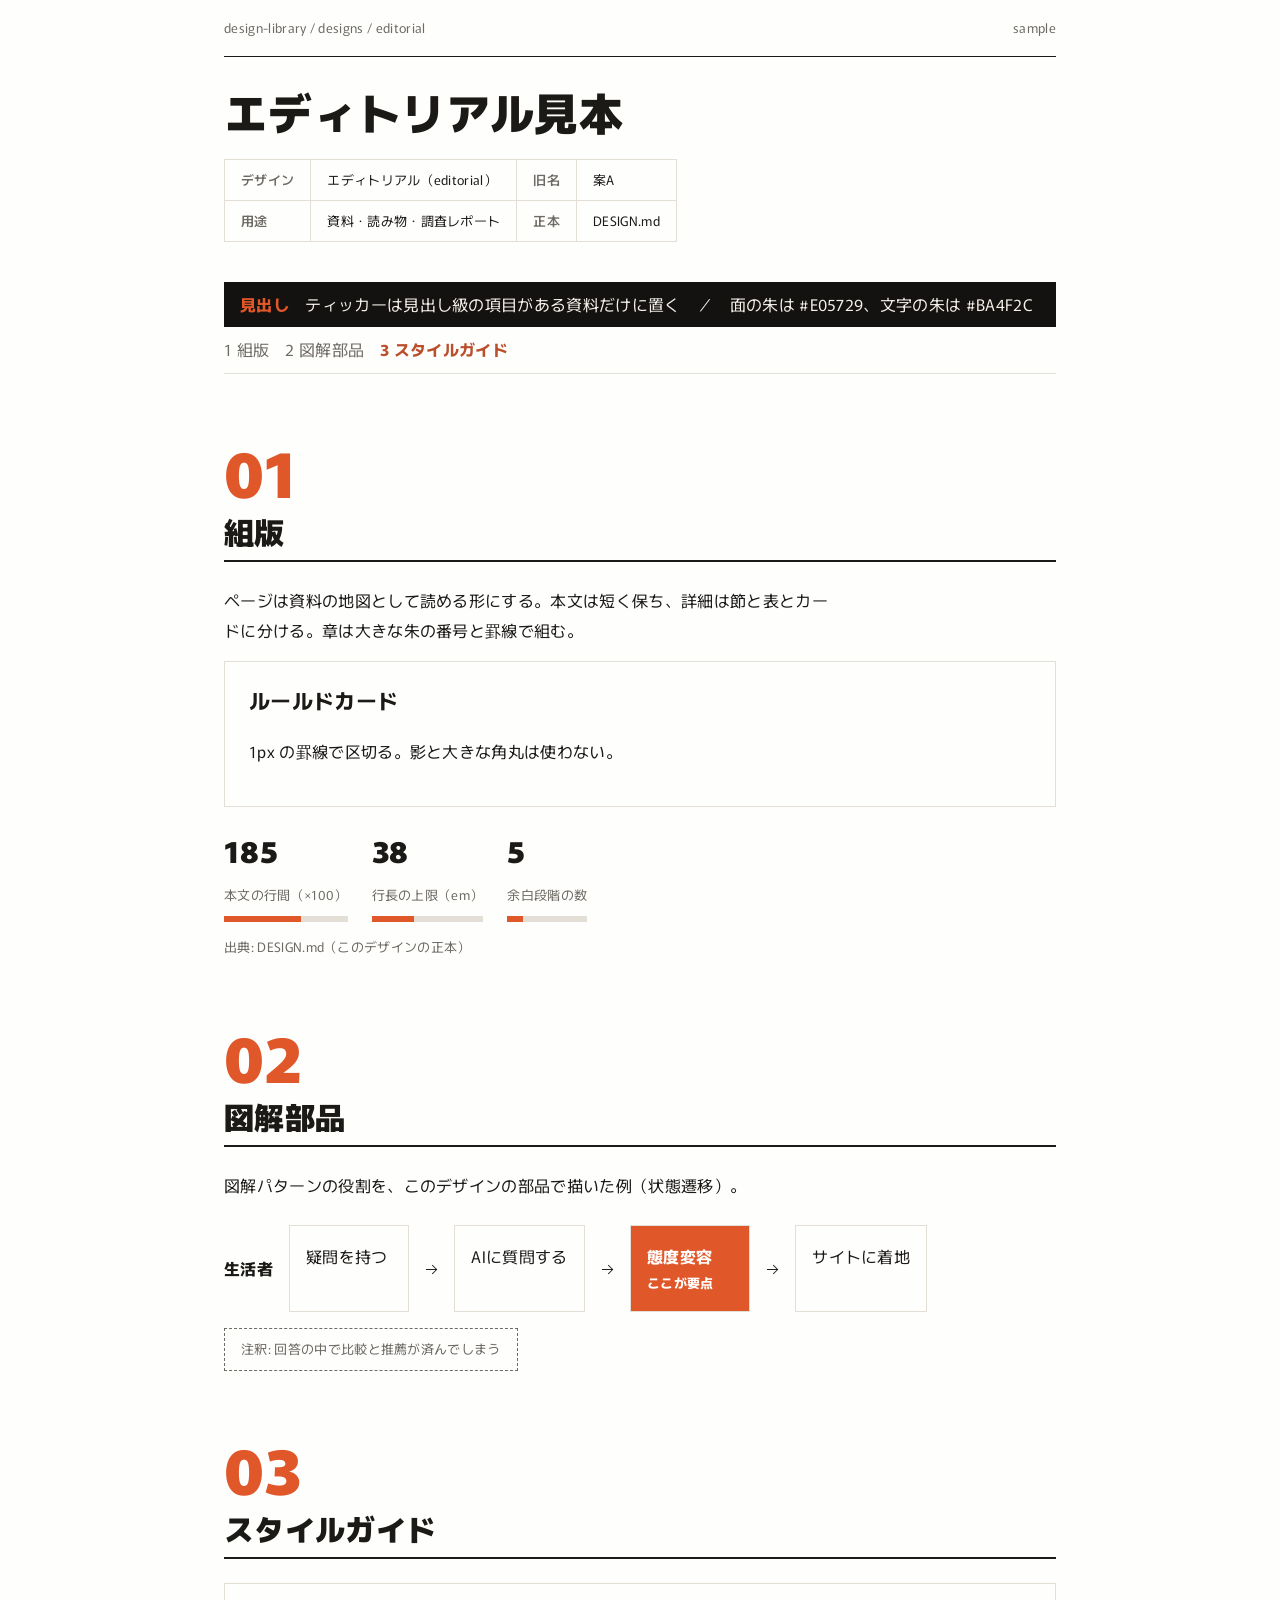
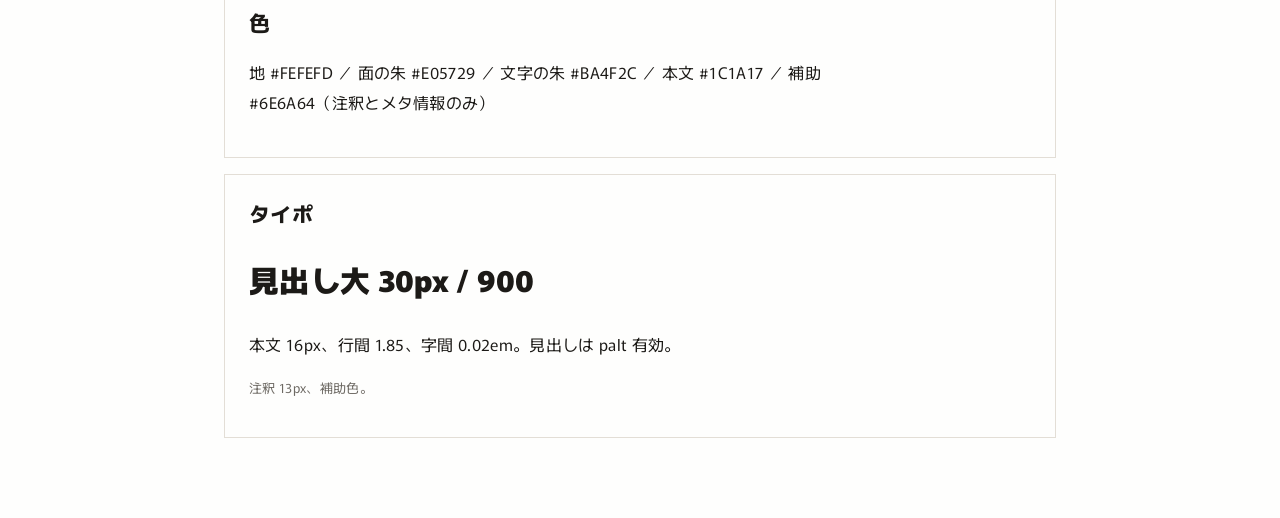
==== designs/editorial/sample.html @ d68597eb "PR2: エディトリアル移行（DESIGN.md、生成tokens.css、editorial.css、sample.html、notes、non-html）" ====
<!DOCTYPE html>
<html lang="ja">
<head>
<meta charset="utf-8">
<meta name="viewport" content="width=device-width, initial-scale=1">
<title>エディトリアル — sample</title>
<link rel="stylesheet" href="tokens.css">
<link rel="stylesheet" href="editorial.css">
</head>
<body>
<div class="progress" id="progress"></div>
<main>
  <div class="folio"><span>design-library / designs / editorial</span><span>sample</span></div>

  <header class="masthead">
    <h1>エディトリアル見本</h1>
    <table class="meta">
      <tr><th>デザイン</th><td>エディトリアル（editorial）</td><th>旧名</th><td>案A</td></tr>
      <tr><th>用途</th><td>資料・読み物・調査レポート</td><th>正本</th><td>DESIGN.md</td></tr>
    </table>
  </header>

  <div class="ticker"><b>見出し</b>　ティッカーは見出し級の項目がある資料だけに置く　／　面の朱は #E05729、文字の朱は #BA4F2C</div>

  <nav class="toc" id="toc">
    <a href="#c1">1 組版</a><a href="#c2">2 図解部品</a><a href="#c3">3 スタイルガイド</a>
  </nav>

  <section class="chapter" id="c1">
    <span class="no">01</span>
    <h2>組版</h2>
    <p class="rv">ページは資料の地図として読める形にする。本文は短く保ち、詳細は節と表とカードに分ける。章は大きな朱の番号と罫線で組む。</p>
    <div class="card rv">
      <h3>ルールドカード</h3>
      <p>1px の罫線で区切る。影と大きな角丸は使わない。</p>
    </div>
    <div class="stats rv">
      <div class="stat"><b data-count="185">185</b><span class="note">本文の行間（×100）</span><div class="bar"><i data-w="62%"></i></div></div>
      <div class="stat"><b data-count="38">38</b><span class="note">行長の上限（em）</span><div class="bar"><i data-w="38%"></i></div></div>
      <div class="stat"><b data-count="5">5</b><span class="note">余白段階の数</span><div class="bar"><i data-w="20%"></i></div></div>
    </div>
    <p class="note">出典: DESIGN.md（このデザインの正本）</p>
  </section>

  <section class="chapter" id="c2">
    <span class="no">02</span>
    <h2>図解部品</h2>
    <p class="rv">図解パターンの役割を、このデザインの部品で描いた例（状態遷移）。</p>
    <div class="dg rv">
      <span class="actor">生活者</span>
      <div class="state">疑問を持つ</div>
      <span class="arrow">→</span>
      <div class="state">AIに質問する</div>
      <span class="arrow">→</span>
      <div class="state emph">態度変容<small>ここが要点</small></div>
      <span class="arrow">→</span>
      <div class="state">サイトに着地</div>
      <span class="callout">注釈: 回答の中で比較と推薦が済んでしまう</span>
    </div>
  </section>

  <section class="chapter" id="c3">
    <span class="no">03</span>
    <h2>スタイルガイド</h2>
    <div class="card rv"><h3>色</h3>
      <p>地 #FEFEFD ／ 面の朱 #E05729 ／ 文字の朱 #BA4F2C ／ 本文 #1C1A17 ／ 補助 #6E6A64（注釈とメタ情報のみ）</p></div>
    <div class="card rv"><h3>タイポ</h3>
      <p style="font-size:30px;font-weight:900;line-height:1.4">見出し大 30px / 900</p>
      <p>本文 16px、行間 1.85、字間 0.02em。見出しは palt 有効。</p>
      <p class="note">注釈 13px、補助色。</p></div>
  </section>
</main>
<script>
document.documentElement.classList.add('js');
const bar = document.getElementById('progress');
addEventListener('scroll', () => {
  const h = document.documentElement;
  const p = h.scrollTop / (h.scrollHeight - h.clientHeight || 1);
  bar.style.transform = `scaleX(${p})`;
}, { passive: true });
const io = new IntersectionObserver(es => es.forEach(e => {
  if (!e.isIntersecting) return;
  e.target.classList.add('in');
  e.target.querySelectorAll('b[data-count]').forEach(b => {
    const end = +b.dataset.count, t0 = performance.now();
    const tick = t => { const k = Math.min(1, (t - t0) / 800); b.textContent = Math.round(end * k); if (k < 1) requestAnimationFrame(tick); };
    requestAnimationFrame(tick);
  });
  e.target.querySelectorAll('.bar i').forEach(i => i.style.width = i.dataset.w);
  io.unobserve(e.target);
}), { threshold: 0.2 });
document.querySelectorAll('.rv').forEach(el => io.observe(el));
const spy = new IntersectionObserver(es => es.forEach(e => {
  if (e.isIntersecting) {
    document.querySelectorAll('.toc a').forEach(a => a.classList.toggle('active', a.getAttribute('href') === '#' + e.target.id));
  }
}), { rootMargin: '-40% 0px -55% 0px' });
document.querySelectorAll('.chapter').forEach(el => spy.observe(el));
</script>
</body>
</html>
---- designs/editorial/tokens.css ----
/* GENERATED by scripts/gen-tokens.py from DESIGN.md — do not edit by hand. */
:root {
  --colors-paper: #FEFEFD;
  --colors-key: #E05729;
  --colors-key-on: #FFFFFF;
  --colors-key-text: #BA4F2C;
  --colors-ink: #1C1A17;
  --colors-sub: #6E6A64;
  --colors-hairline: #E3DED6;
  --colors-ticker: #141210;
  --colors-ticker-on: #F5F1EA;
  --typography-font-family: Murecho, 'Noto Sans JP', 'Hiragino Kaku Gothic ProN', sans-serif;
  --typography-body-size: 16px;
  --typography-body-line-height: 1.85;
  --typography-heading-line-height: 1.4;
  --typography-body-letter-spacing: 0.02em;
  --typography-line-length: 38em;
  --typography-size-display: 44px;
  --typography-size-h2: 30px;
  --typography-size-h3: 21px;
  --typography-size-note: 13px;
  --spacing-s1: 8px;
  --spacing-s2: 16px;
  --spacing-s3: 24px;
  --spacing-s4: 40px;
  --spacing-s5: 64px;
  --border-width: 1px;
}
---- designs/editorial/editorial.css ----
/* editorial.css — エディトリアルの部品・組版・動き・印刷の実装。
   色と寸法は tokens.css の変数だけを使う。 */
@import url('https://fonts.googleapis.com/css2?family=Murecho:wght@400;500;700;900&display=swap');

* { box-sizing: border-box; }
html { scroll-behavior: smooth; }
body {
  margin: 0;
  background: var(--colors-paper);
  color: var(--colors-ink);
  font-family: var(--typography-font-family);
  font-size: var(--typography-body-size);
  line-height: var(--typography-body-line-height);
  letter-spacing: var(--typography-body-letter-spacing);
}
main { max-width: 880px; margin: 0 auto; padding: 0 var(--spacing-s3) var(--spacing-s5); }
p { max-width: var(--typography-line-length); }
a { color: var(--colors-key-text); }
h1, h2, h3 { line-height: var(--typography-heading-line-height); font-feature-settings: "palt"; }
small, .note { font-size: var(--typography-size-note); color: var(--colors-sub); }

/* 読書進捗バー */
.progress { position: fixed; inset: 0 auto auto 0; height: 3px; width: 100%;
  background: var(--colors-key); transform-origin: 0 50%; transform: scaleX(0); z-index: 10; }

/* フォリオ帯とマストヘッド */
.folio { display: flex; justify-content: space-between; border-bottom: var(--border-width) solid var(--colors-ink);
  padding: var(--spacing-s2) 0; font-size: var(--typography-size-note); color: var(--colors-sub); }
.masthead h1 { font-size: var(--typography-size-display); font-weight: 900; margin: var(--spacing-s3) 0 var(--spacing-s2); }
.meta { border-collapse: collapse; margin: var(--spacing-s2) 0 var(--spacing-s4); }
.meta th, .meta td { border: var(--border-width) solid var(--colors-hairline);
  padding: var(--spacing-s1) var(--spacing-s2); text-align: left; font-size: var(--typography-size-note); }
.meta th { color: var(--colors-sub); font-weight: 500; }

/* ティッカー */
.ticker { background: var(--colors-ticker); color: var(--colors-ticker-on);
  padding: var(--spacing-s1) var(--spacing-s2); overflow: hidden; white-space: nowrap; }
.ticker b { color: var(--colors-key); font-weight: 700; }

/* 目次 */
.toc { position: sticky; top: 0; background: var(--colors-paper);
  border-bottom: var(--border-width) solid var(--colors-hairline); padding: var(--spacing-s1) 0; z-index: 5; }
.toc a { margin-right: var(--spacing-s2); text-decoration: none; color: var(--colors-sub); }
.toc a.active { color: var(--colors-key-text); font-weight: 700; }

/* 章 */
.chapter { margin-top: var(--spacing-s5); }
.chapter .no { font-size: 64px; font-weight: 900; color: var(--colors-key); line-height: 1; display: block; }
.chapter h2 { font-size: var(--typography-size-h2); font-weight: 900; margin: var(--spacing-s1) 0 var(--spacing-s3);
  border-bottom: 2px solid var(--colors-ink); padding-bottom: var(--spacing-s1); }
.chapter h3 { font-size: var(--typography-size-h3); font-weight: 700; }

/* ルールドカード */
.card { border: var(--border-width) solid var(--colors-hairline); padding: var(--spacing-s3); margin: var(--spacing-s2) 0; }
.card h3 { margin-top: 0; }

/* 統計 */
.stats { display: flex; gap: var(--spacing-s3); flex-wrap: wrap; }
.stat b { font-size: var(--typography-size-h2); font-weight: 900; font-variant-numeric: tabular-nums; display: block; }
.bar { height: 6px; background: var(--colors-hairline); margin-top: var(--spacing-s1); }
.bar i { display: block; height: 100%; background: var(--colors-key); width: 0; transition: width 1s ease; }

/* 出現アニメーション（初期表示では見えている。JS が付いた時だけ使う） */
.rv { opacity: 1; }
.js .rv { opacity: 0; transform: translateY(12px); transition: opacity .6s ease, transform .6s ease; }
.js .rv.in { opacity: 1; transform: none; }

/* 図解部品 */
.dg { display: flex; align-items: stretch; gap: var(--spacing-s2); flex-wrap: wrap; margin: var(--spacing-s3) 0; }
.dg .actor { font-weight: 700; align-self: center; }
.dg .state { border: var(--border-width) solid var(--colors-hairline); background: var(--colors-paper);
  padding: var(--spacing-s2); min-width: 120px; }
.dg .state small { display: block; }
.dg .arrow { align-self: center; color: var(--colors-ink); }
.dg .state.emph { background: var(--colors-key); color: var(--colors-key-on); font-weight: 700; }
.dg .state.emph small { color: var(--colors-key-on); }
.dg .callout { border: var(--border-width) dashed var(--colors-sub); color: var(--colors-sub);
  padding: var(--spacing-s1) var(--spacing-s2); font-size: var(--typography-size-note); align-self: center; }

/* コピーボタン等 */
button.copy { border: var(--border-width) solid var(--colors-hairline); background: var(--colors-paper);
  color: var(--colors-key-text); padding: 2px var(--spacing-s1); cursor: pointer; font: inherit;
  font-size: var(--typography-size-note); }

@media (prefers-reduced-motion: reduce) {
  html { scroll-behavior: auto; }
  .js .rv { opacity: 1; transform: none; transition: none; }
  .bar i { transition: none; }
}

@media print {
  .progress, .toc, .ticker { display: none; }
  .js .rv { opacity: 1; transform: none; }
  main { max-width: none; }
}
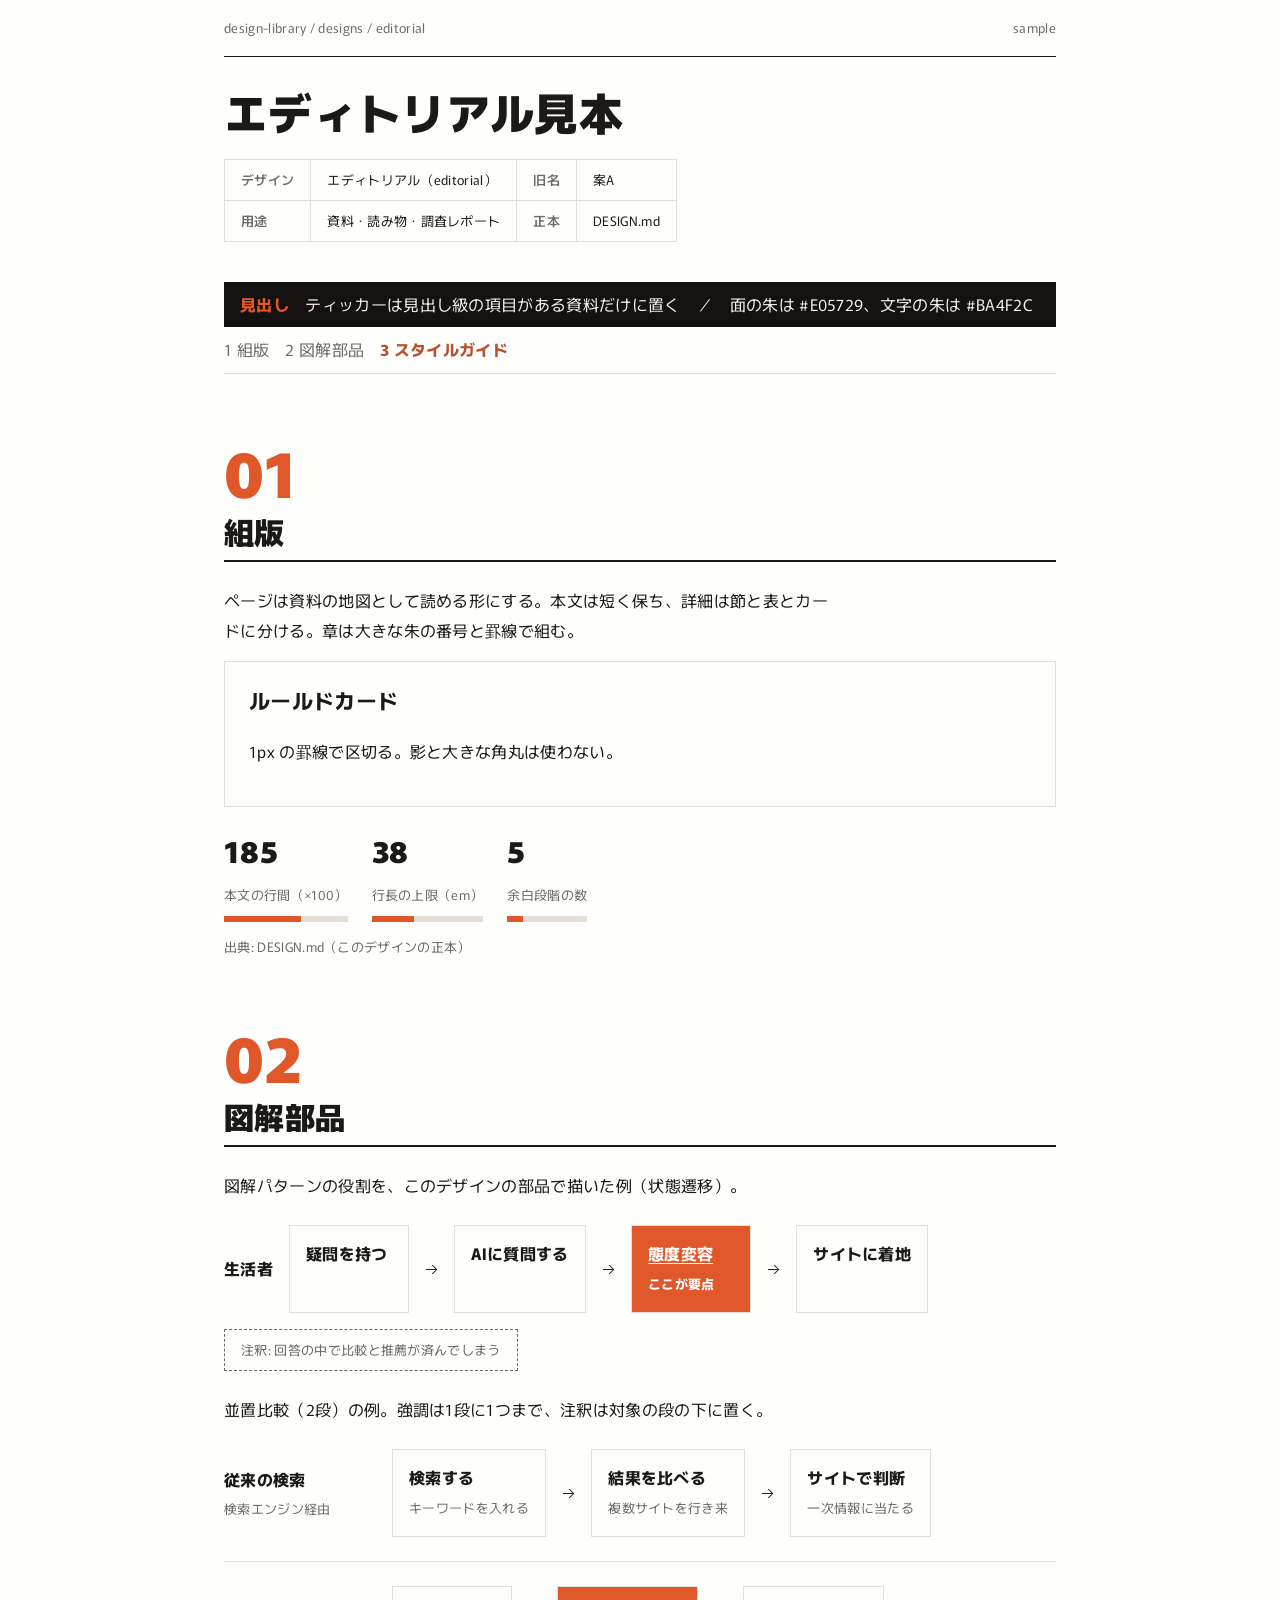
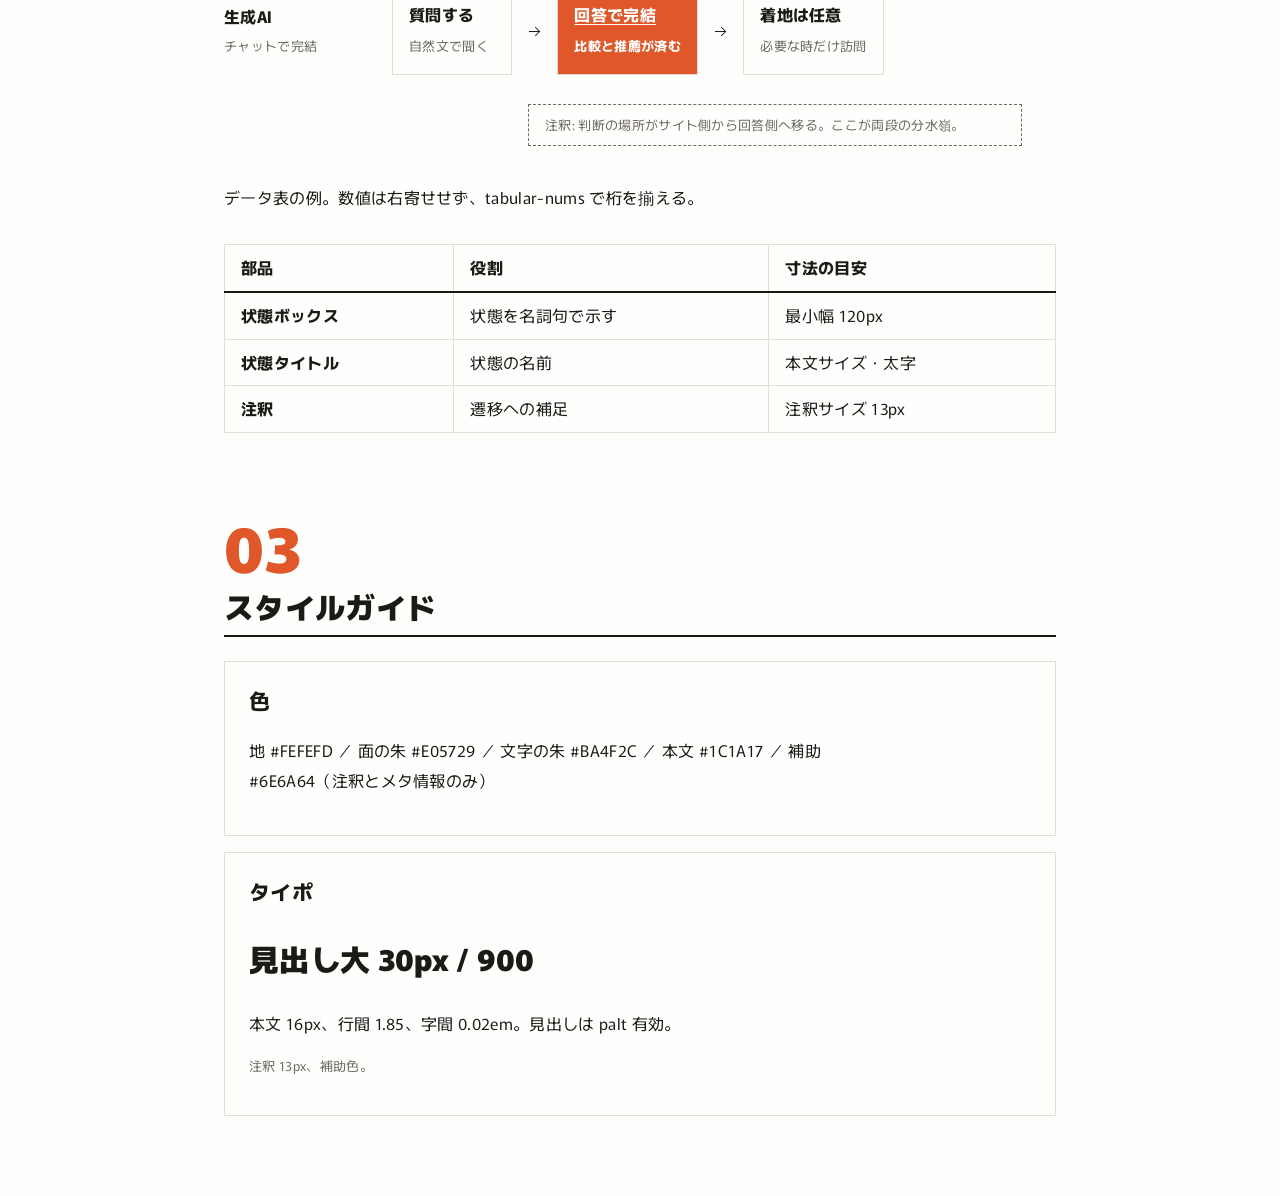
==== commit 30ee9bf8: "v0.2.0: 図解部品とデータ表の正式部品化、様式CSSの使い方ルール明記" ====
--- a/designs/editorial/sample.html
+++ b/designs/editorial/sample.html
@@ -48,14 +48,49 @@
     <p class="rv">図解パターンの役割を、このデザインの部品で描いた例（状態遷移）。</p>
     <div class="dg rv">
       <span class="actor">生活者</span>
-      <div class="state">疑問を持つ</div>
+      <div class="state"><span class="st-title">疑問を持つ</span></div>
       <span class="arrow">→</span>
-      <div class="state">AIに質問する</div>
+      <div class="state"><span class="st-title">AIに質問する</span></div>
       <span class="arrow">→</span>
-      <div class="state emph">態度変容<small>ここが要点</small></div>
+      <div class="state emph"><span class="st-title">態度変容</span><small>ここが要点</small></div>
       <span class="arrow">→</span>
-      <div class="state">サイトに着地</div>
+      <div class="state"><span class="st-title">サイトに着地</span></div>
       <span class="callout">注釈: 回答の中で比較と推薦が済んでしまう</span>
+    </div>
+    <p class="rv">並置比較（2段）の例。強調は1段に1つまで、注釈は対象の段の下に置く。</p>
+    <div class="dg-compare rv">
+      <div class="dg-row">
+        <div class="dg-cond">従来の検索<small>検索エンジン経由</small></div>
+        <div class="dg">
+          <div class="state"><span class="st-title">検索する</span><small>キーワードを入れる</small></div>
+          <span class="arrow">→</span>
+          <div class="state"><span class="st-title">結果を比べる</span><small>複数サイトを行き来</small></div>
+          <span class="arrow">→</span>
+          <div class="state"><span class="st-title">サイトで判断</span><small>一次情報に当たる</small></div>
+        </div>
+      </div>
+      <div class="dg-row">
+        <div class="dg-cond">生成AI<small>チャットで完結</small></div>
+        <div class="dg">
+          <div class="state"><span class="st-title">質問する</span><small>自然文で聞く</small></div>
+          <span class="arrow">→</span>
+          <div class="state emph"><span class="st-title">回答で完結</span><small>比較と推薦が済む</small></div>
+          <span class="arrow">→</span>
+          <div class="state"><span class="st-title">着地は任意</span><small>必要な時だけ訪問</small></div>
+          <p class="annotation">注釈: 判断の場所がサイト側から回答側へ移る。ここが両段の分水嶺。</p>
+        </div>
+      </div>
+    </div>
+    <p class="rv">データ表の例。数値は右寄せせず、tabular-nums で桁を揃える。</p>
+    <div class="table-wrap rv">
+      <table class="data-table">
+        <thead><tr><th>部品</th><th>役割</th><th class="num">寸法の目安</th></tr></thead>
+        <tbody>
+          <tr><th>状態ボックス</th><td>状態を名詞句で示す</td><td class="num">最小幅 120px</td></tr>
+          <tr><th>状態タイトル</th><td>状態の名前</td><td class="num">本文サイズ・太字</td></tr>
+          <tr><th>注釈</th><td>遷移への補足</td><td class="num">注釈サイズ 13px</td></tr>
+        </tbody>
+      </table>
     </div>
   </section>
 
--- a/designs/editorial/editorial.css
+++ b/designs/editorial/editorial.css
@@ -65,17 +65,54 @@
 .js .rv { opacity: 0; transform: translateY(12px); transition: opacity .6s ease, transform .6s ease; }
 .js .rv.in { opacity: 1; transform: none; }
 
+/* データ表 */
+.table-wrap { overflow-x: auto; }
+.data-table { width: 100%; border-collapse: collapse; margin: var(--spacing-s2) 0; }
+.data-table th, .data-table td { border: var(--border-width) solid var(--colors-hairline);
+  padding: var(--spacing-s1) var(--spacing-s2); text-align: left; vertical-align: top; }
+.data-table thead th { border-bottom: 2px solid var(--colors-ink); font-weight: 700; }
+.data-table tbody th { font-weight: 700; }
+.data-table .num { font-variant-numeric: tabular-nums; }
+
 /* 図解部品 */
 .dg { display: flex; align-items: stretch; gap: var(--spacing-s2); flex-wrap: wrap; margin: var(--spacing-s3) 0; }
 .dg .actor { font-weight: 700; align-self: center; }
+.dg .actor small { display: block; font-weight: 400; color: var(--colors-sub);
+  font-size: var(--typography-size-note); }
 .dg .state { border: var(--border-width) solid var(--colors-hairline); background: var(--colors-paper);
   padding: var(--spacing-s2); min-width: 120px; }
-.dg .state small { display: block; }
+.dg .state .st-title { display: block; font-size: var(--typography-body-size); font-weight: 700;
+  line-height: var(--typography-heading-line-height); }
+.dg .state small { display: block; font-size: var(--typography-size-note); color: var(--colors-sub);
+  margin-top: var(--spacing-s1); }
 .dg .arrow { align-self: center; color: var(--colors-ink); }
 .dg .state.emph { background: var(--colors-key); color: var(--colors-key-on); font-weight: 700; }
 .dg .state.emph small { color: var(--colors-key-on); }
+.dg .state.emph .st-title { text-decoration: underline; text-underline-offset: 3px; }
+.dg .state.keyed { border: 2px solid var(--colors-key); }
+.dg .state.heavy { border: 2px solid var(--colors-ink); }
 .dg .callout { border: var(--border-width) dashed var(--colors-sub); color: var(--colors-sub);
   padding: var(--spacing-s1) var(--spacing-s2); font-size: var(--typography-size-note); align-self: center; }
+.dg .annotation { border: var(--border-width) dashed var(--colors-sub); color: var(--colors-sub);
+  padding: var(--spacing-s1) var(--spacing-s2); font-size: var(--typography-size-note);
+  flex-basis: 100%; margin-left: calc(120px + var(--spacing-s2)); }
+.dg-title { font-size: var(--typography-size-h3); font-weight: 900;
+  line-height: var(--typography-heading-line-height); margin: 0 0 var(--spacing-s2); }
+.dg-title .dg-sub { font-size: var(--typography-size-note); font-weight: 400; color: var(--colors-sub); }
+
+/* 図解の並置比較（2段の対比） */
+.dg-compare { display: grid; gap: var(--spacing-s3); margin: var(--spacing-s3) 0; }
+.dg-row { display: grid; grid-template-columns: 9em 1fr; gap: var(--spacing-s3); align-items: start; }
+.dg-row + .dg-row { border-top: var(--border-width) solid var(--colors-hairline);
+  padding-top: var(--spacing-s3); }
+.dg-cond { font-weight: 700; padding-top: var(--spacing-s2); }
+.dg-cond small { display: block; font-weight: 400; color: var(--colors-sub);
+  font-size: var(--typography-size-note); margin-top: 2px; }
+.dg-row .dg { margin: 0; }
+@media (max-width: 720px) {
+  .dg-row { grid-template-columns: 1fr; }
+  .dg .annotation { margin-left: 0; }
+}
 
 /* コピーボタン等 */
 button.copy { border: var(--border-width) solid var(--colors-hairline); background: var(--colors-paper);
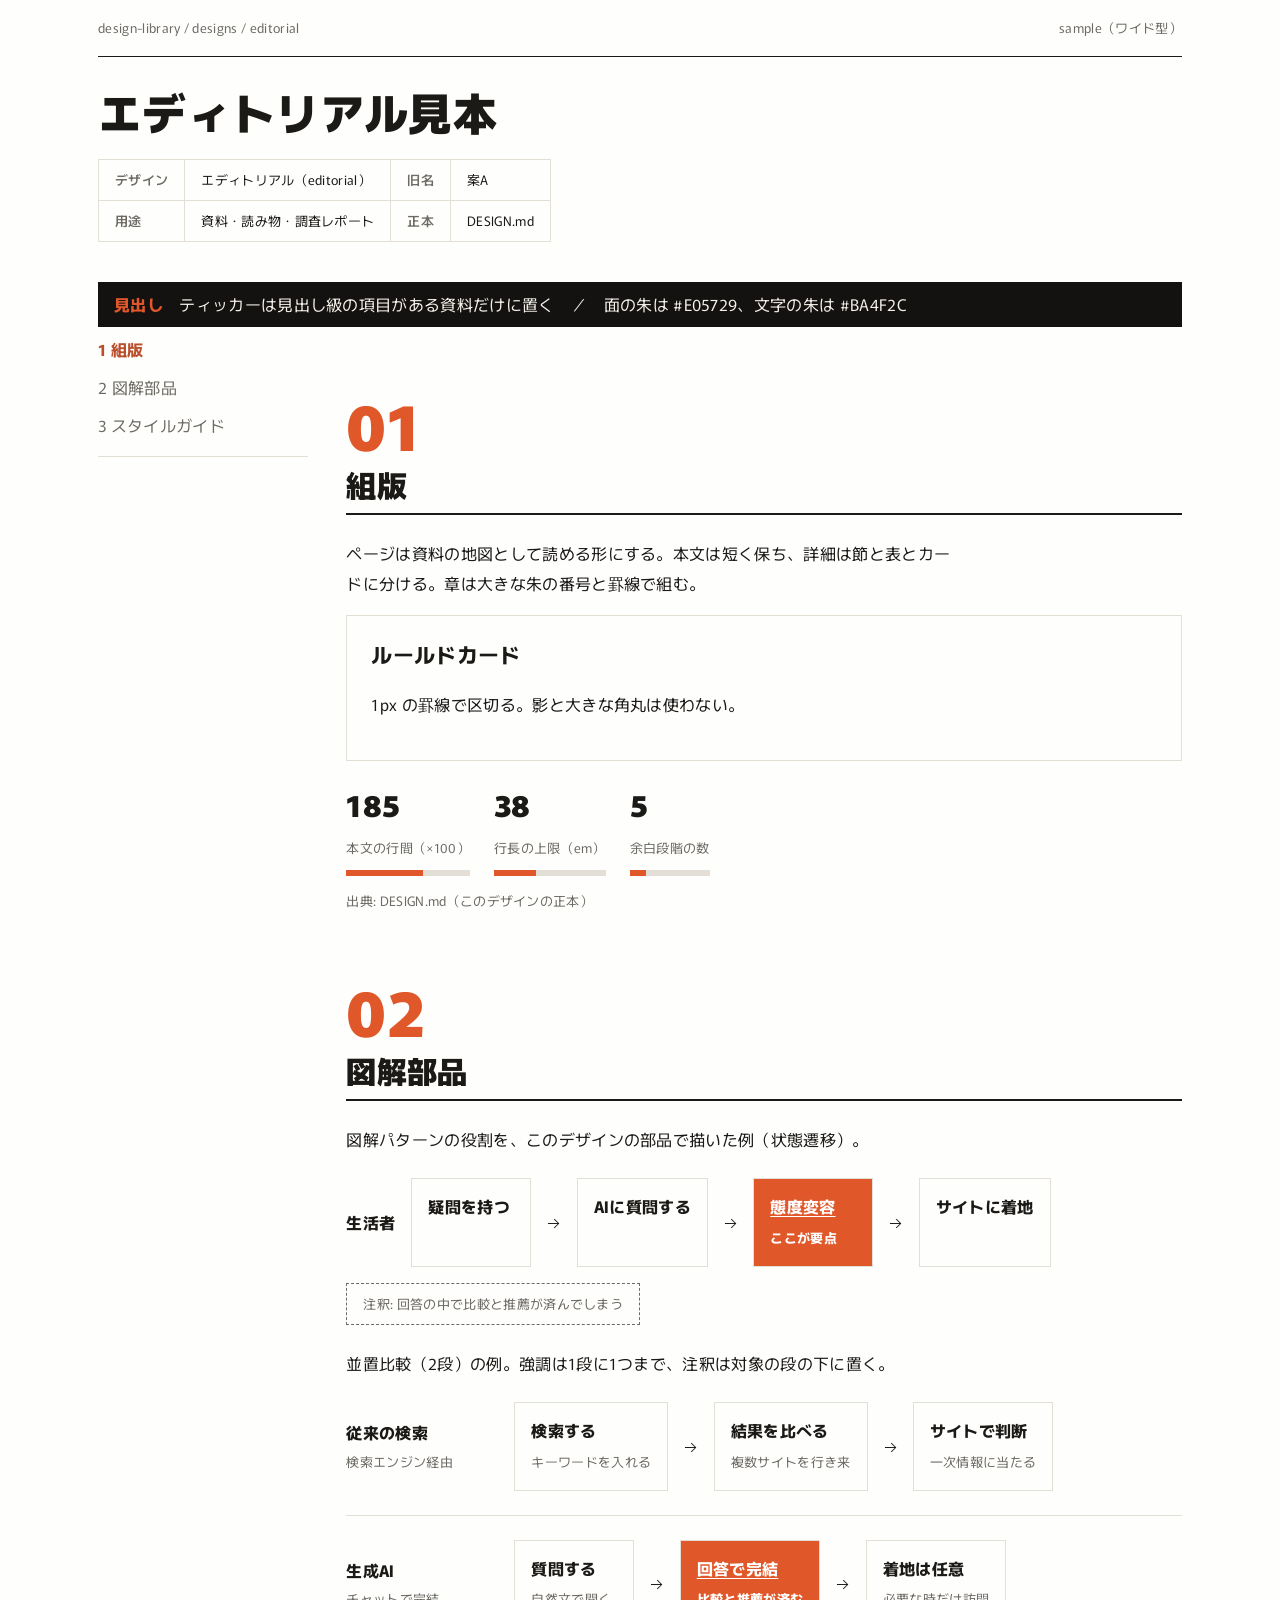
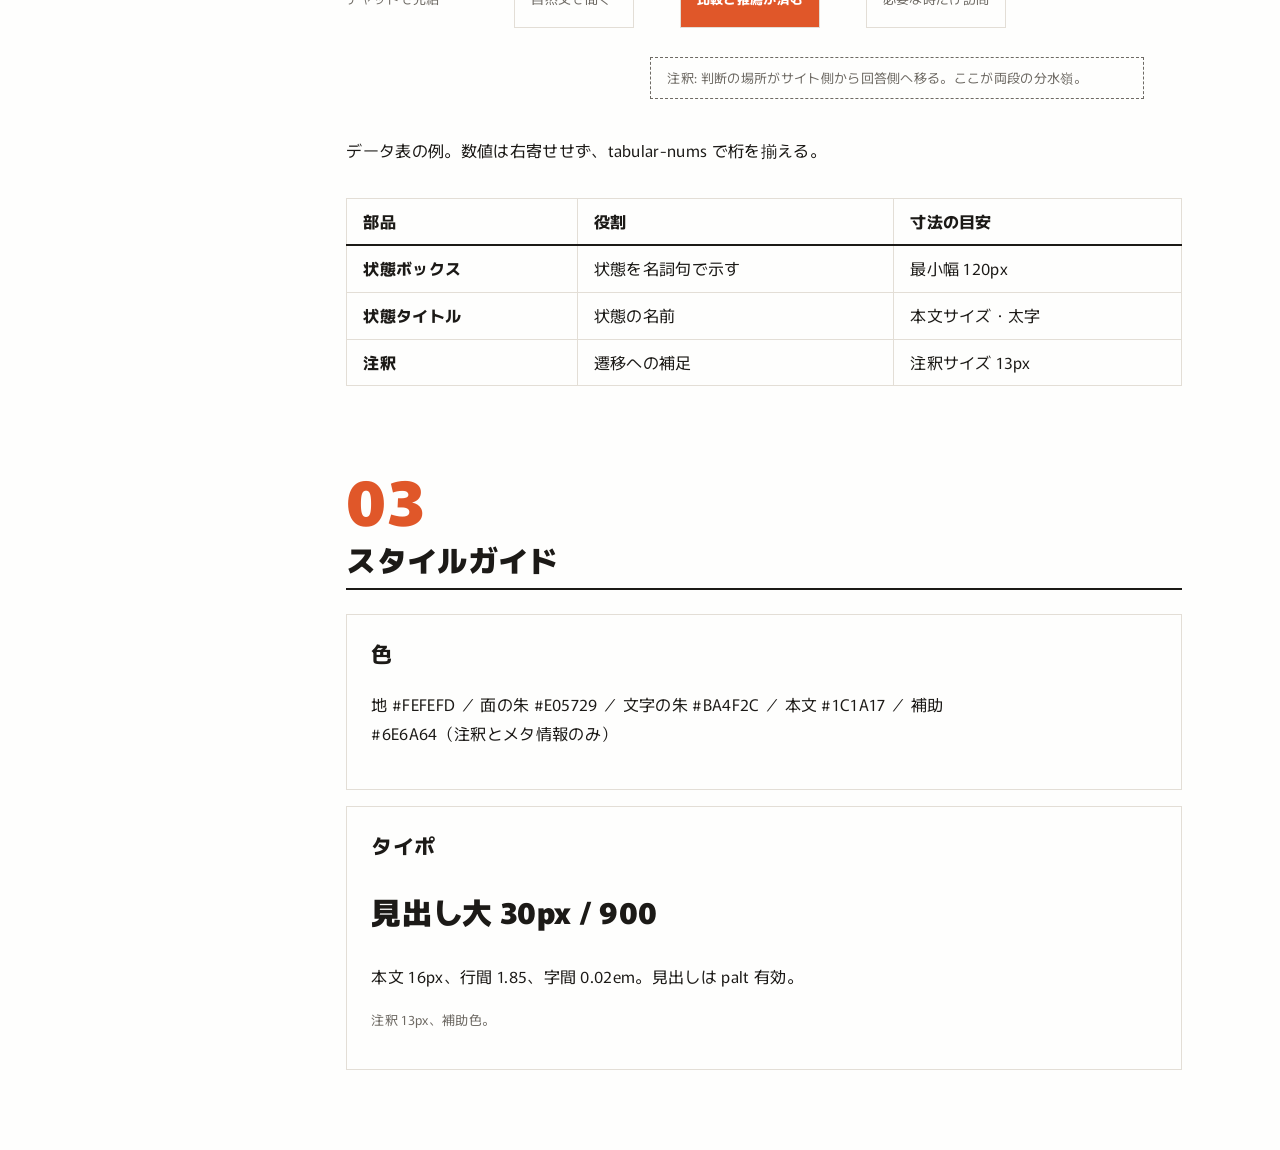
==== commit 6996c2a5: "v0.3.0: レイアウト型（ワイド1180グリッド／シングル880）を追加" ====
--- a/designs/editorial/sample.html
+++ b/designs/editorial/sample.html
@@ -9,8 +9,8 @@
 </head>
 <body>
 <div class="progress" id="progress"></div>
-<main>
-  <div class="folio"><span>design-library / designs / editorial</span><span>sample</span></div>
+<div class="page-wide">
+  <div class="folio"><span>design-library / designs / editorial</span><span>sample（ワイド型）</span></div>
 
   <header class="masthead">
     <h1>エディトリアル見本</h1>
@@ -22,10 +22,12 @@
 
   <div class="ticker"><b>見出し</b>　ティッカーは見出し級の項目がある資料だけに置く　／　面の朱は #E05729、文字の朱は #BA4F2C</div>
 
-  <nav class="toc" id="toc">
+  <div class="cols">
+  <nav class="toc toc-side" id="toc">
     <a href="#c1">1 組版</a><a href="#c2">2 図解部品</a><a href="#c3">3 スタイルガイド</a>
   </nav>
 
+  <main>
   <section class="chapter" id="c1">
     <span class="no">01</span>
     <h2>組版</h2>
@@ -104,7 +106,9 @@
       <p>本文 16px、行間 1.85、字間 0.02em。見出しは palt 有効。</p>
       <p class="note">注釈 13px、補助色。</p></div>
   </section>
-</main>
+  </main>
+  </div>
+</div>
 <script>
 document.documentElement.classList.add('js');
 const bar = document.getElementById('progress');
--- a/designs/editorial/editorial.css
+++ b/designs/editorial/editorial.css
@@ -14,6 +14,18 @@
   letter-spacing: var(--typography-body-letter-spacing);
 }
 main { max-width: 880px; margin: 0 auto; padding: 0 var(--spacing-s3) var(--spacing-s5); }
+
+/* レイアウト型: ワイド（長文用。目次サイドバー＋本文のグリッド） */
+.page-wide { max-width: 1180px; margin: 0 auto; padding: 0 clamp(16px, 4vw, 48px) var(--spacing-s5); }
+.page-wide main { max-width: none; margin: 0; padding: 0; }
+.cols { display: grid; grid-template-columns: 210px 1fr; gap: clamp(20px, 3vw, 48px); align-items: start; }
+.toc-side { position: sticky; top: var(--spacing-s3); border-bottom: none; padding-top: var(--spacing-s5); }
+.toc-side a { display: block; margin: 0 0 var(--spacing-s1); }
+@media (max-width: 860px) {
+  .cols { grid-template-columns: 1fr; }
+  .toc-side { position: static; padding-top: var(--spacing-s2); }
+  .toc-side a { display: inline; margin-right: var(--spacing-s2); }
+}
 p { max-width: var(--typography-line-length); }
 a { color: var(--colors-key-text); }
 h1, h2, h3 { line-height: var(--typography-heading-line-height); font-feature-settings: "palt"; }
@@ -128,5 +140,6 @@
 @media print {
   .progress, .toc, .ticker { display: none; }
   .js .rv { opacity: 1; transform: none; }
-  main { max-width: none; }
+  main, .page-wide { max-width: none; }
+  .cols { grid-template-columns: 1fr; }
 }
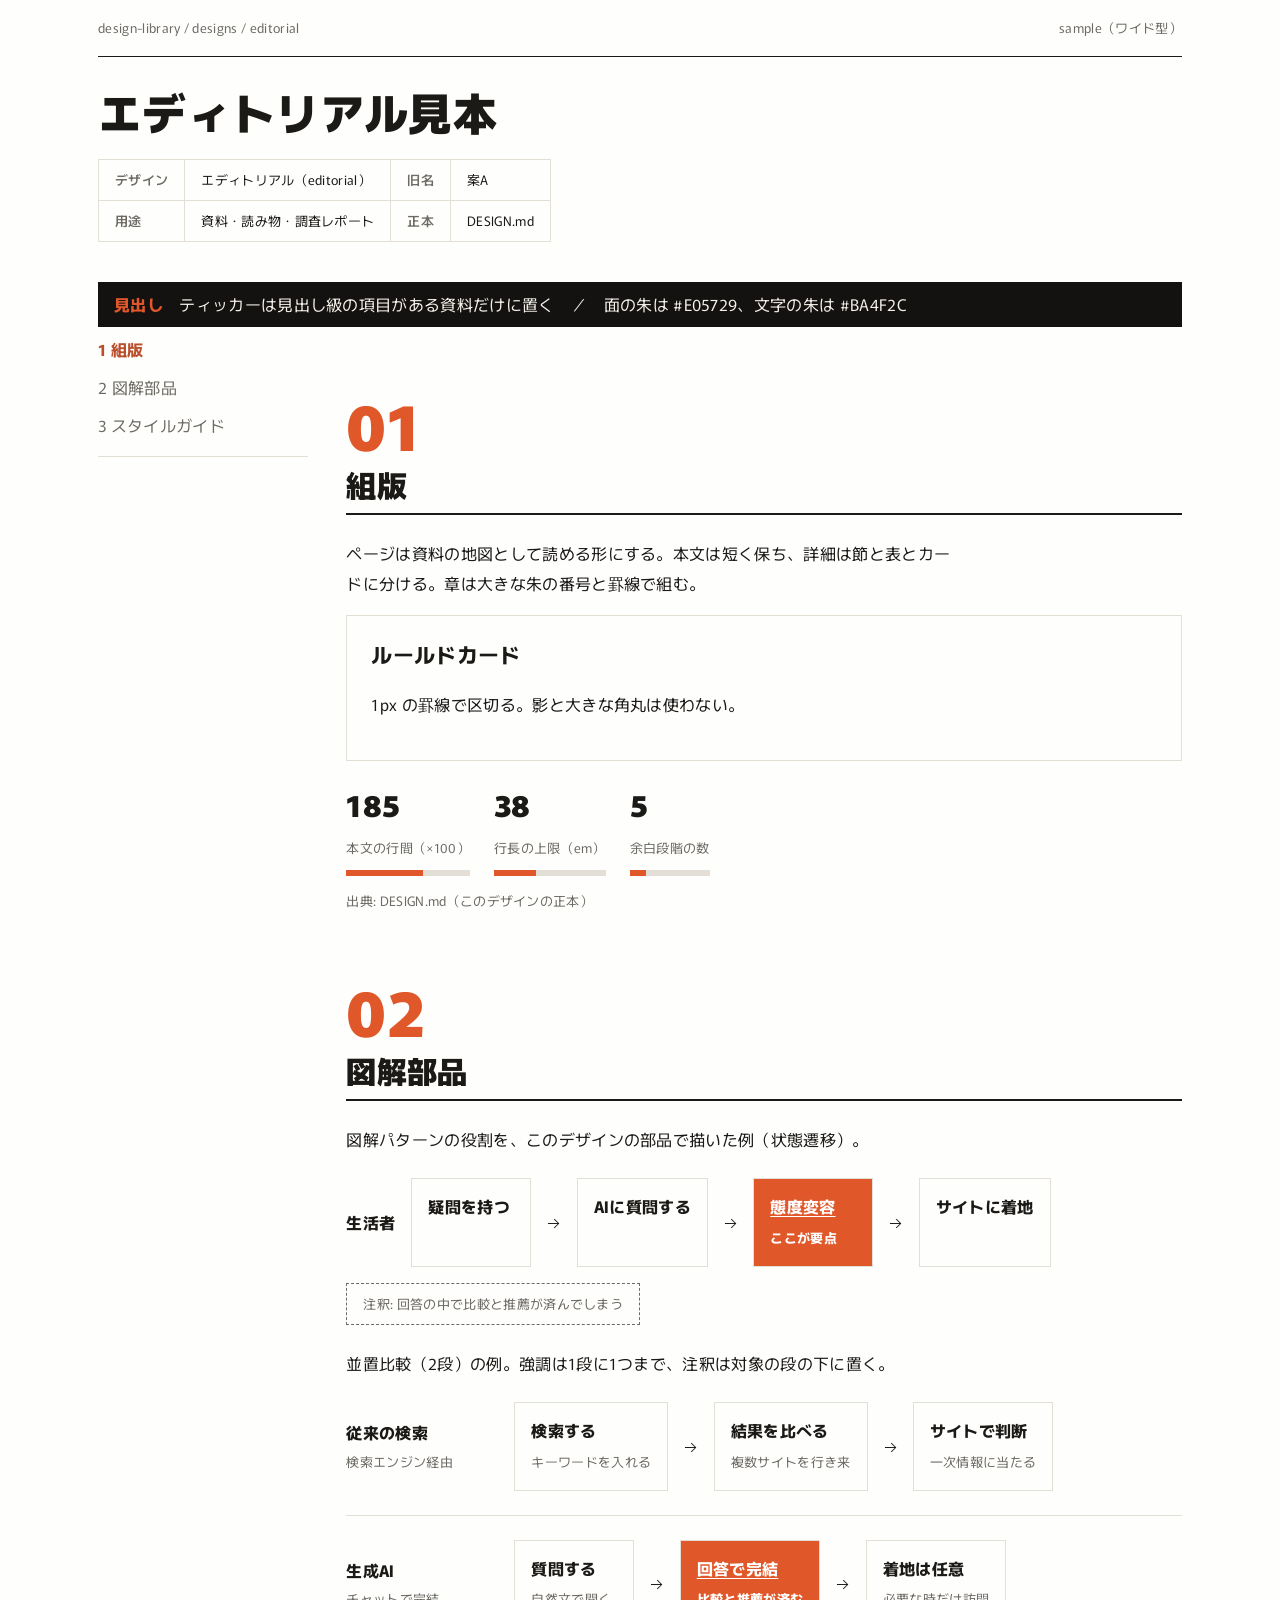
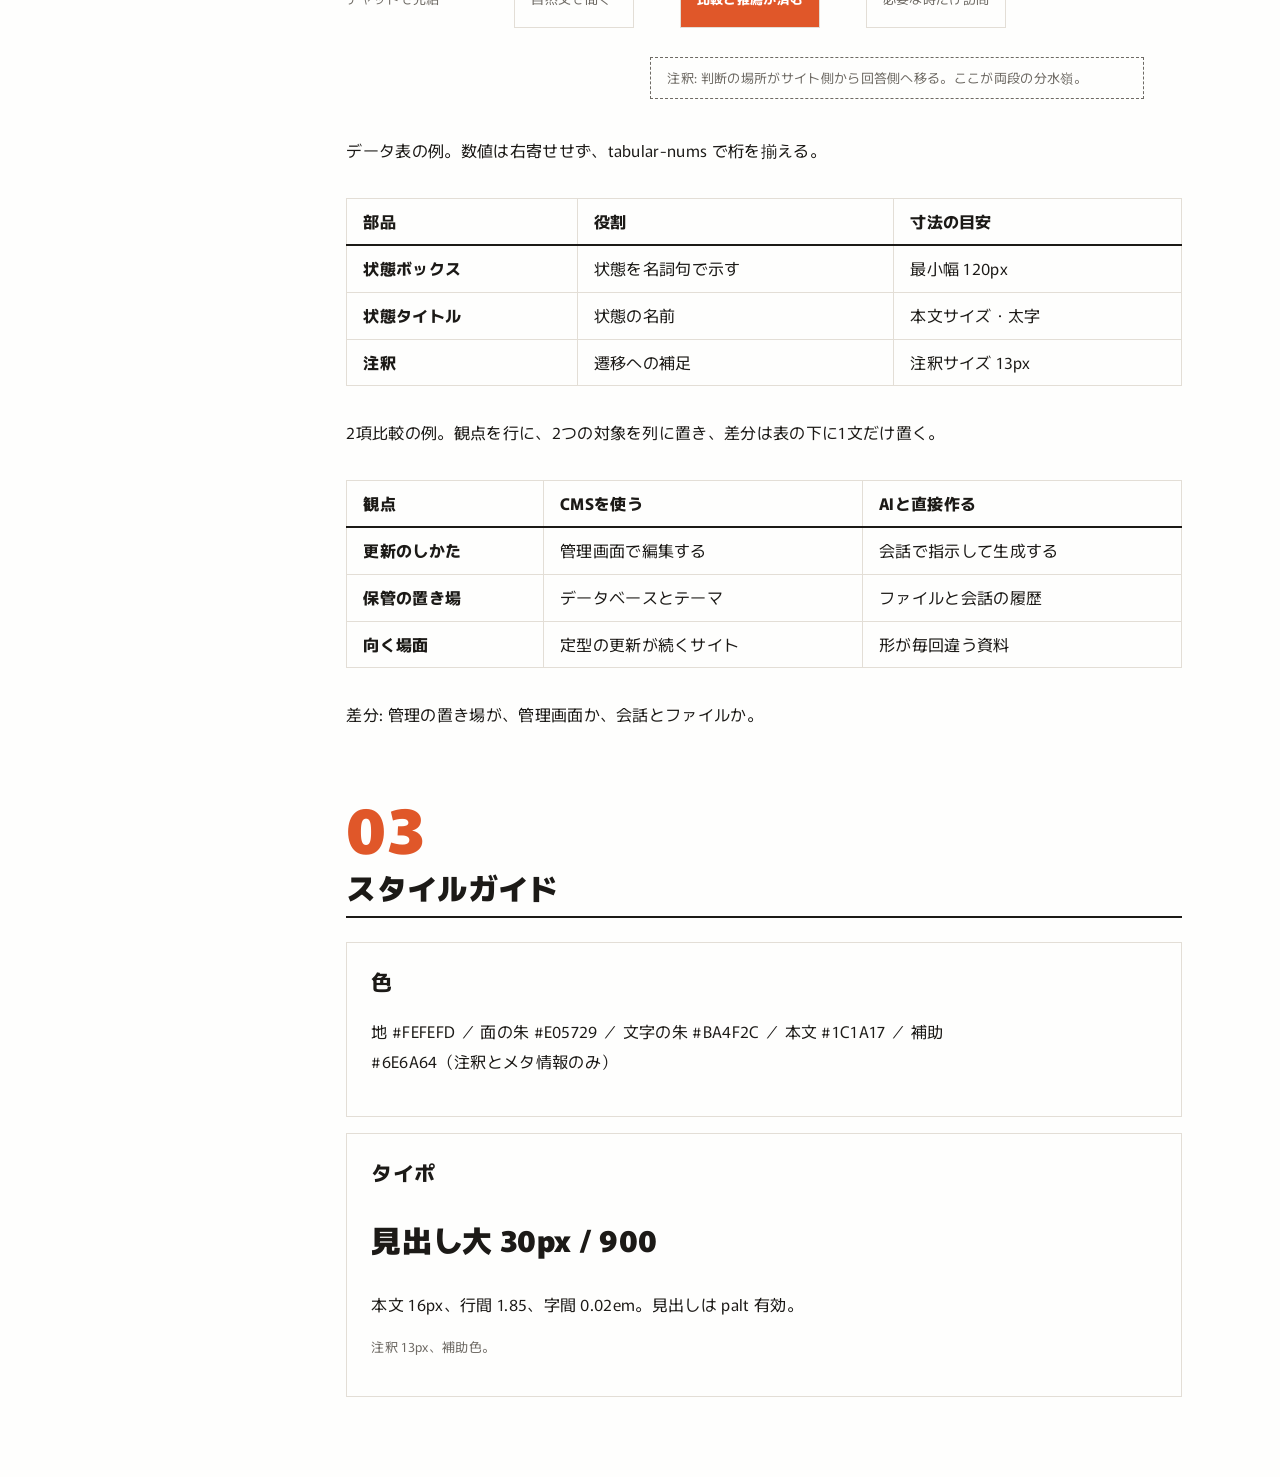
==== commit 46752906: "v0.4.0: 2項比較パターンの example 化と適合チェック追加" ====
--- a/designs/editorial/sample.html
+++ b/designs/editorial/sample.html
@@ -94,6 +94,18 @@
         </tbody>
       </table>
     </div>
+    <p class="rv">2項比較の例。観点を行に、2つの対象を列に置き、差分は表の下に1文だけ置く。</p>
+    <div class="table-wrap rv">
+      <table class="data-table">
+        <thead><tr><th>観点</th><th>CMSを使う</th><th>AIと直接作る</th></tr></thead>
+        <tbody>
+          <tr><th>更新のしかた</th><td>管理画面で編集する</td><td>会話で指示して生成する</td></tr>
+          <tr><th>保管の置き場</th><td>データベースとテーマ</td><td>ファイルと会話の履歴</td></tr>
+          <tr><th>向く場面</th><td>定型の更新が続くサイト</td><td>形が毎回違う資料</td></tr>
+        </tbody>
+      </table>
+    </div>
+    <p class="callout rv">差分: 管理の置き場が、管理画面か、会話とファイルか。</p>
   </section>
 
   <section class="chapter" id="c3">
